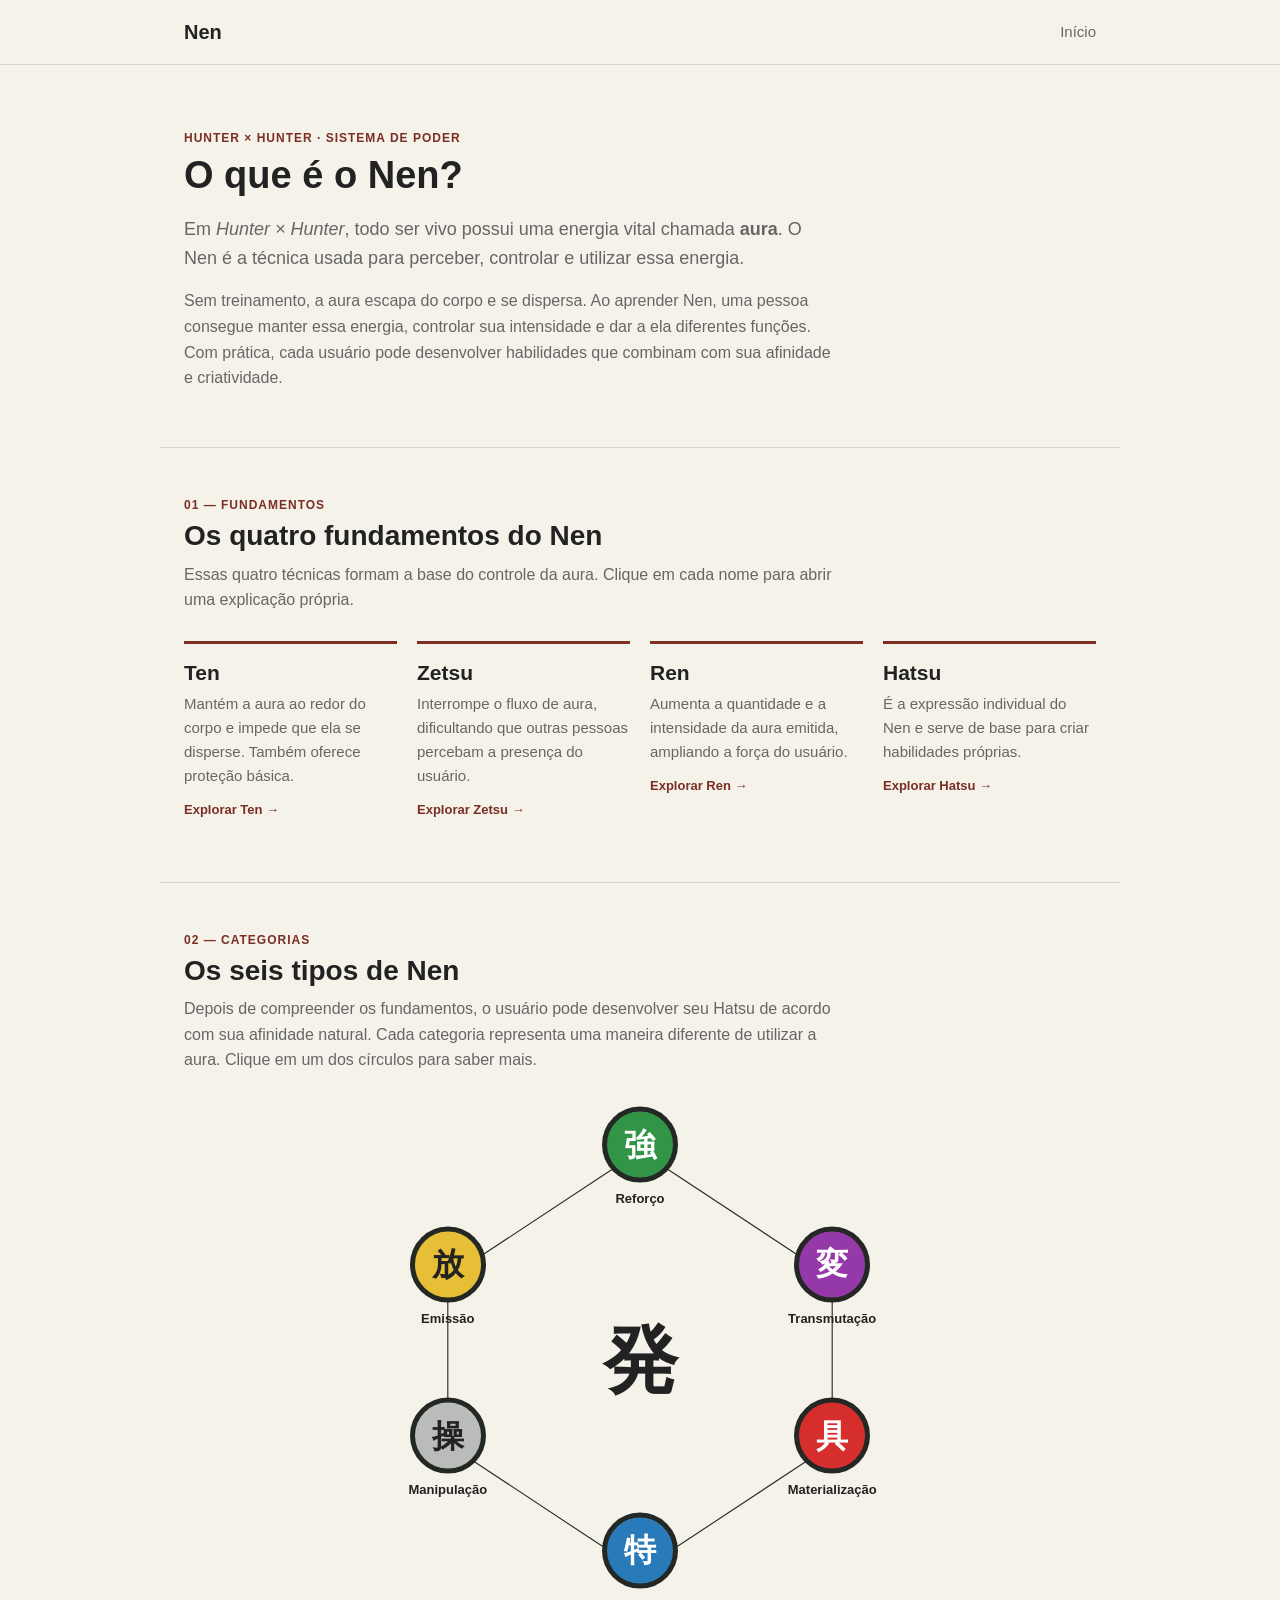
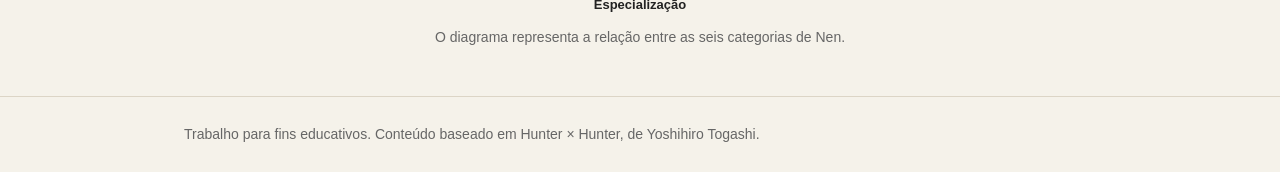
==== ProjetoNen_AutoriaWeb-HenzoAiram/index.html @ be462d63 "Add files via upload" ====
<!DOCTYPE html>
<html lang="pt-BR">
<head>
  <meta charset="UTF-8">
  <meta name="viewport" content="width=device-width, initial-scale=1.0">
  <title>O Sistema de Poder de Hunter × Hunter</title>
  <link rel="stylesheet" href="css/style.css">
</head>
<body>
<header class="site-header">
  <div class="wrap-topo-menu">
    <a href="index.html" class="brand">Nen</a>
    <nav aria-label="Navegação principal">
      <ul>
        <li><a href="index.html">Início</a></li>
      </ul>
    </nav>
  </div>
</header>
<main>
  <section class="texto-wrap">
    <div class="texto-copy">
      <div class="pequeno">Hunter × Hunter · Sistema de poder</div>
      <h1>O que é o Nen?</h1>
      <p class="destaque">Em <em>Hunter × Hunter</em>, todo ser vivo possui uma energia vital chamada <strong>aura</strong>. O Nen é a técnica usada para perceber, controlar e utilizar essa energia.</p>
      <p>Sem treinamento, a aura escapa do corpo e se dispersa. Ao aprender Nen, uma pessoa consegue manter essa energia, controlar sua intensidade e dar a ela diferentes funções. Com prática, cada usuário pode desenvolver habilidades que combinam com sua afinidade e criatividade.</p>
    </div>
   
  </section>

  <section class="wrap" id="fundamentos">
    <div class="secão-header">
      <div class="pequeno">01 — Fundamentos</div>
      <h2>Os quatro fundamentos do Nen</h2>
      <p>Essas quatro técnicas formam a base do controle da aura. Clique em cada nome para abrir uma explicação própria.</p>
    </div>
    <div class="lista-fundamentos">
      <a href="ten.html" class="fundamento"><h3>Ten</h3><p>Mantém a aura ao redor do corpo e impede que ela se disperse. Também oferece proteção básica.</p><span class="open-page">Explorar Ten →</span></a>
      <a href="zetsu.html" class="fundamento"><h3>Zetsu</h3><p>Interrompe o fluxo de aura, dificultando que outras pessoas percebam a presença do usuário.</p><span class="open-page">Explorar Zetsu →</span></a>
      <a href="ren.html" class="fundamento"><h3>Ren</h3><p>Aumenta a quantidade e a intensidade da aura emitida, ampliando a força do usuário.</p><span class="open-page">Explorar Ren →</span></a>
      <a href="hatsu.html" class="fundamento"><h3>Hatsu</h3><p>É a expressão individual do Nen e serve de base para criar habilidades próprias.</p><span class="saiba-mais">Explorar Hatsu →</span></a>
    </div>
  </section>

  <section class="wrap seção-driagrama" id="categorias">
    <div class="section-header">
      <div class="pequeno">02 — Categorias</div>
      <h2>Os seis tipos de Nen</h2>
      <p>Depois de compreender os fundamentos, o usuário pode desenvolver seu Hatsu de acordo com sua afinidade natural. Cada categoria representa uma maneira diferente de utilizar a aura. Clique em um dos círculos para saber mais.</p>
    </div>
    <div class="diagrama-nen">
      <svg class="diagrama-linhas" viewBox="0 0 600 500" preserveAspectRatio="none" aria-hidden="true">
        <polygon points="300,48 486,170 486,330 300,452 114,330 114,170"></polygon>
      </svg>
      <div class="centro-diagrama" aria-hidden="true">発</div>
      <a href="reforco.html" class="node botão-reforco" aria-label="Abrir Reforço"><span class="circulo-kanji">強</span><span class="nome-tipo">Reforço</span></a>
      <a href="emissao.html" class="node botão-emissao" aria-label="Abrir Emissão"><span class="circulo-kanji">放</span><span class="nome-tipo">Emissão</span></a>
      <a href="transmutacao.html" class="node botão-transmutacao" aria-label="Abrir Transmutação"><span class="circulo-kanji">変</span><span class="nome-tipo">Transmutação</span></a>
      <a href="manipulacao.html" class="node botão-manipulacao" aria-label="Abrir Manipulação"><span class="circulo-kanji">操</span><span class="nome-tipo">Manipulação</span></a>
      <a href="materializacao.html" class="node botão-materializacao" aria-label="Abrir Materialização"><span class="circulo-kanji">具</span><span class="nome-tipo">Materialização</span></a>
      <a href="especializacao.html" class="node botão-especializacao" aria-label="Abrir Especialização"><span class="circulo-kanji">特</span><span class="nome-tipo">Especialização</span></a>
    </div>
    <p class="legenda-diagrama">O diagrama representa a relação entre as seis categorias de Nen.</p>
  </section>
</main>
<footer class="site-footer"><div class="wrap">
  <p>Trabalho para fins educativos. Conteúdo baseado em Hunter × Hunter, de Yoshihiro Togashi.</p>
</div></footer>
</body>
</html>
---- ProjetoNen_AutoriaWeb-HenzoAiram/css/style.css ----
:root {
  --bg: #f5f2ea;
  --texto: #222;
  --texto-cinza: #666;
  --linha: #dcd5c6;
  --destaque: #7a2e24;

  --reforço: #319447;
  --emissão: #e6bf36;
  --transmutação: #9639a8;
  --conjuracao: #d62d2d;
  --especialização: #287bb8;
  --manipulação: #b9bcb9;
}


* {
  margin: 0;
  padding: 0;
  box-sizing: border-box;
}

body {
  font-family: Arial, sans-serif;
  background-color: var(--bg);
  color: var(--texto);
  font-size: 16px;
  line-height: 1.6;
}

.wrap {
  max-width: 960px;
  margin: auto;
  padding: 0 24px;
}

h1, h2, h3 {
  line-height: 1.2;
}



.site-header {
  border-bottom: 1px solid var(--linha);
}

.wrap-topo-menu {
  max-width: 960px;
  margin: auto;
  padding: 16px 24px;

  display: flex;
  justify-content: space-between;
  align-items: center;
}

.brand {
  color: var(--texto);
  text-decoration: none;
  font-size: 20px;
  font-weight: bold;
}

.site-header ul {
  display: flex;
  gap: 24px;
  list-style: none;
}

.site-header nav a {
  color: var(--texto-cinza);
  text-decoration: none;
  font-size: 15px;
}

.site-header nav a:hover {
  color: var(--texto);
  text-decoration: underline;
}



.texto-wrap {
  max-width: 960px;
  margin: auto;
  padding: 64px 24px 56px;
  border-bottom: 1px solid var(--linha);
}

.texto-copy {
  max-width: 650px;
}

.pequeno {
  color: var(--destaque);
  font-size: 12px;
  font-weight: bold;
  text-transform: uppercase;
  letter-spacing: 1px;
}

.texto-wrap h1 {
  font-size: 38px;
  margin-top: 5px;
  margin-bottom: 16px;
}

.destaque {
  font-size: 18px;
  margin-bottom: 16px;
}

.texto-copy p {
  color: var(--texto-cinza);
}


section {
  padding: 48px 0;
}

section.wrap {
  padding: 48px 24px;
}

.secão-header,
.section-header {
  margin-bottom: 28px;
}

.secão-header h2,
.section-header h2 {
  font-size: 28px;
  margin-top: 4px;
  margin-bottom: 9px;
}

.secão-header p,
.section-header p {
  color: var(--texto-cinza);
  max-width: 650px;
}



.lista-fundamentos {
  display: grid;
  grid-template-columns: repeat(4, 1fr);
  gap: 20px;
  margin-top: 28px;
}

.fundamento {
  display: block;
  min-height: 170px;
  padding-top: 16px;
  padding-bottom: 12px;

  border-top: 3px solid var(--destaque);

  color: var(--texto);
  text-decoration: none;
}

.fundamento h3 {
  font-size: 21px;
  margin-bottom: 7px;
}

.fundamento p {
  color: var(--texto-cinza);
  font-size: 15px;
}

.open-page,
.saiba-mais {
  display: inline-block;
  margin-top: 12px;
  color: var(--destaque);
  font-size: 13px;
  font-weight: bold;
}

.fundamento:hover h3 {
  color: var(--destaque);
}



.seção-driagrama {
  border-top: 1px solid var(--linha);
  padding: 48px 24px 64px;
}

.diagrama-nen {
  position: relative;
  width: 100%;
  max-width: 620px;
  height: 520px;
  margin: 24px auto 0;
}

.diagrama-linhas {
  position: absolute;
  width: 100%;
  height: 100%;
  top: 0;
  left: 0;
}

.diagrama-linhas polygon {
  fill: none;
  stroke: #292d29;
  stroke-width: 1.1;
}

.centro-diagrama {
  position: absolute;
  top: 50%;
  left: 50%;
  transform: translate(-50%, -50%);

  font-family: Georgia, serif;
  font-size: 75px;
  font-weight: bold;
}

.node {
  position: absolute;
  display: flex;
  flex-direction: column;
  align-items: center;

  width: 130px;
  transform: translate(-50%, -50%);

  color: var(--texto);
  text-decoration: none;
  font-weight: bold;
  font-size: 13px;
  text-align: center;
}

.circulo-kanji {
  width: 76px;
  height: 76px;

  border: 5px solid #242824;
  border-radius: 50%;

  display: flex;
  justify-content: center;
  align-items: center;

  font-family: Georgia, serif;
  font-size: 32px;
}

.node:hover .circulo-kanji {
  transform: scale(1.1);
}

.nome-tipo {
  margin-top: 6px;
}


.botão-reforco {
  left: 50%;
  top: 11%;
}

.botão-emissao {
  left: 19%;
  top: 34%;
}

.botão-transmutacao {
  left: 81%;
  top: 34%;
}

.botão-manipulacao {
  left: 19%;
  top: 67%;
}

.botão-materializacao {
  left: 81%;
  top: 67%;
}

.botão-especializacao {
  left: 50%;
  top: 89%;
}

.botão-reforco .circulo-kanji {
  background-color: var(--reforço);
  color: white;
}

.botão-emissao .circulo-kanji {
  background-color: var(--emissão);
}

.botão-transmutacao .circulo-kanji {
  background-color: var(--transmutação);
  color: white;
}

.botão-manipulacao .circulo-kanji {
  background-color: var(--manipulação);
}

.botão-materializacao .circulo-kanji {
  background-color: var(--conjuracao);
  color: white;
}

.botão-especializacao .circulo-kanji {
  background-color: var(--especialização);
  color: white;
}

.legenda-diagrama {
  text-align: center;
  color: var(--texto-cinza);
  font-size: 14px;
  margin-top: 5px;
}


.page-heading {
  padding: 56px 0 28px;
  border-bottom: 1px solid var(--linha);
}

.page-heading .back-link {
  display: inline-block;
  margin-bottom: 28px;
}

.page-title {
  font-size: 38px;
  margin-bottom: 16px;
}

.detalhe-layout {
  display: grid;
  grid-template-columns: 1fr 260px;
  gap: 48px;
  padding: 40px 0 64px;
}

.detalhe-main h2 {
  font-size: 25px;
  margin-bottom: 12px;
}

.detalhe-main p {
  color: var(--texto-cinza);
  max-width: 680px;
  margin-bottom: 16px;
}

.detalhe-main h3 {
  font-size: 20px;
  margin-bottom: 8px;
}

.detail-block {
  padding-top: 20px;
  margin-top: 22px;
  border-top: 1px solid var(--linha);
}

.side-note {
  padding: 20px;
  background-color: white;
  border: 1px solid var(--linha);
  border-top: 4px solid var(--destaque);
  align-self: start;
}

.side-symbol {
  font-family: Georgia, serif;
  font-size: 54px;
  margin-bottom: 5px;
}

.side-note p {
  color: var(--texto-cinza);
  font-size: 15px;
}

.side-note .character {
  font-weight: bold;
  color: var(--texto);
  margin-top: 8px;
}


.text-link,
.back-link,
.page-navigation a {
  color: var(--destaque);
  text-decoration: none;
  font-weight: bold;
}

.text-link:hover,
.back-link:hover,
.page-navigation a:hover {
  text-decoration: underline;
}

.page-navigation {
  display: flex;
  justify-content: space-between;
  gap: 16px;
  padding: 20px 0 48px;
  border-top: 1px solid var(--linha);
}


.site-footer {
  border-top: 1px solid var(--linha);
  padding: 26px 0;
  color: var(--texto-cinza);
  font-size: 14px;
}
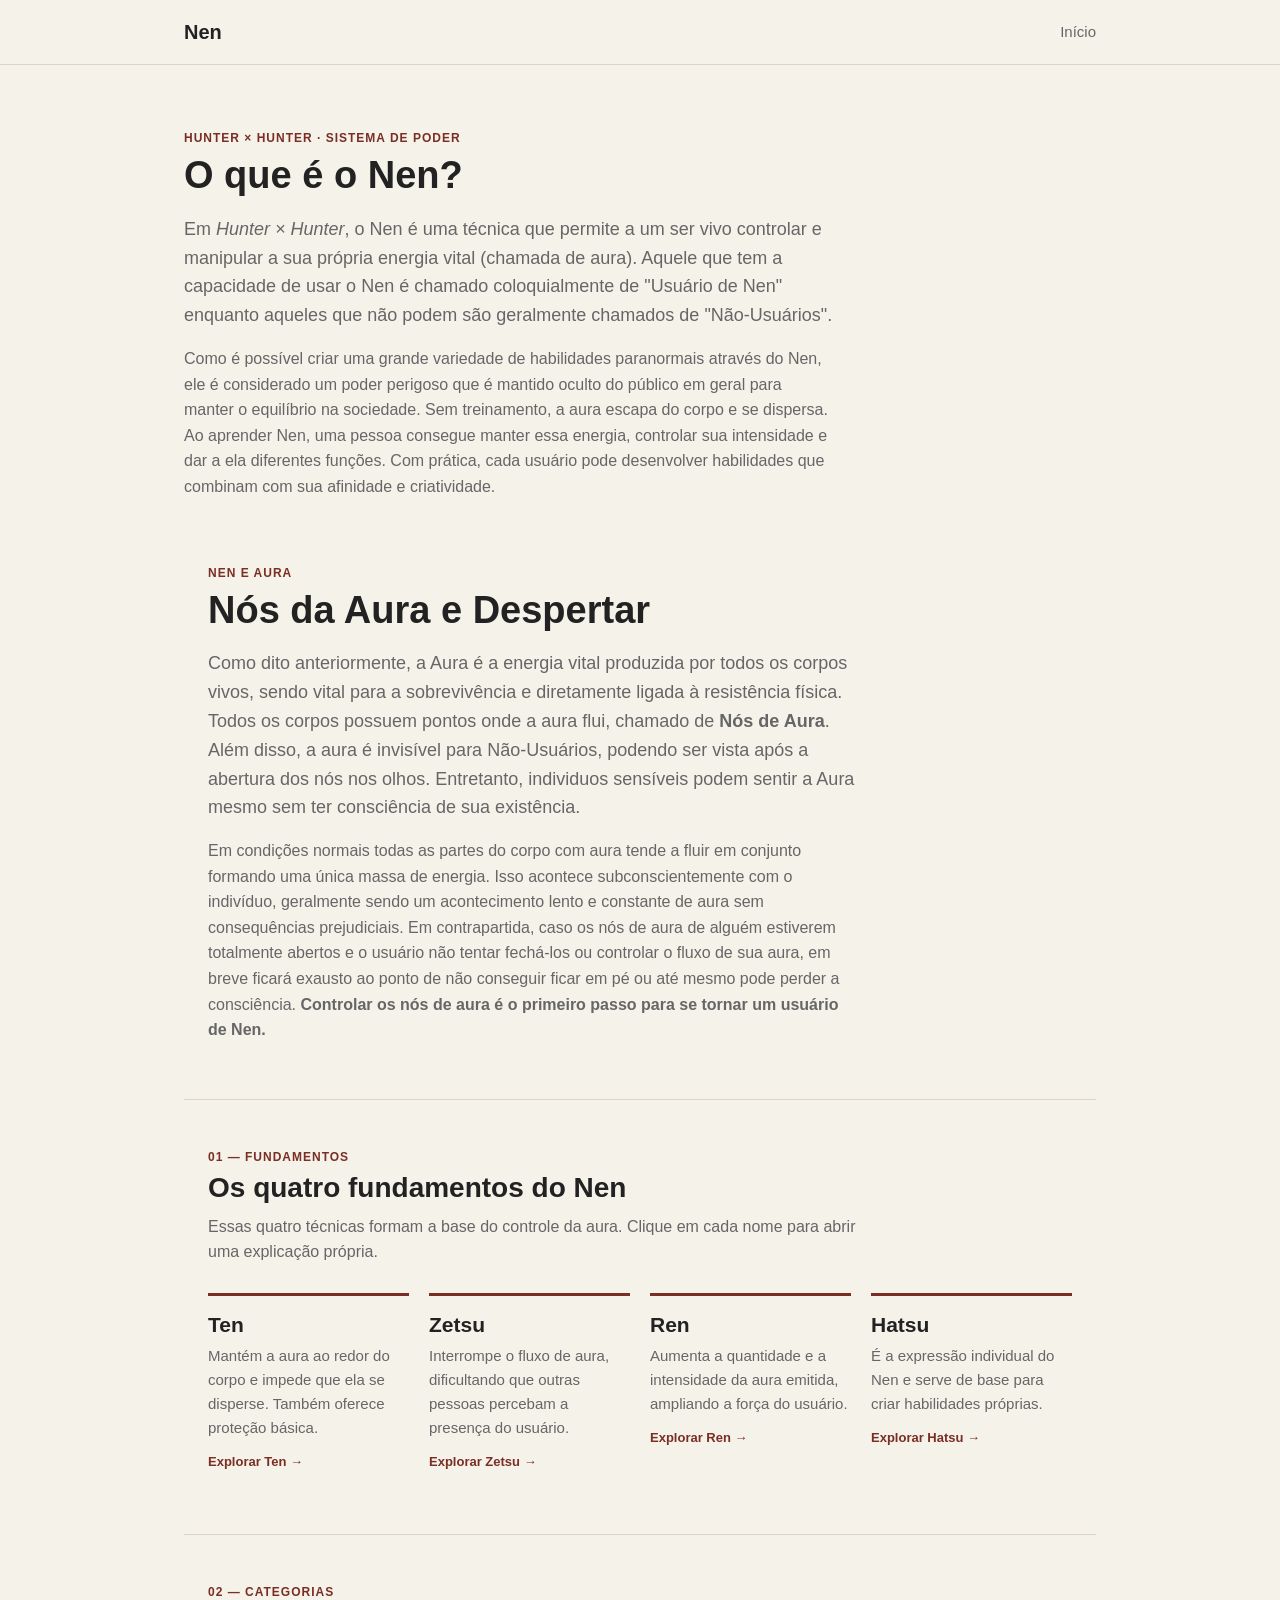
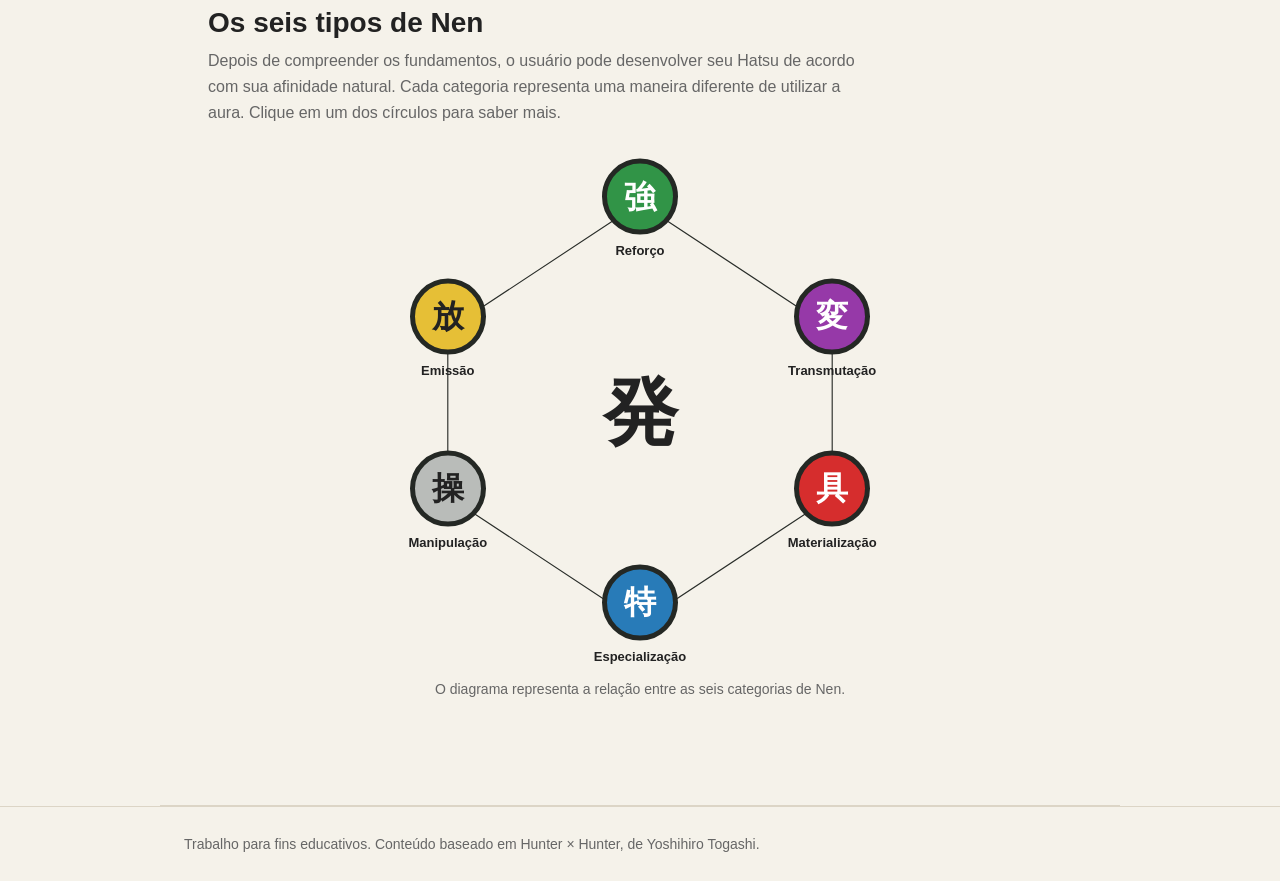
==== commit d246fd0a: "Refactor HTML structure and update content Primeira adição de conteúdos finalmentee" ====
--- a/ProjetoNen_AutoriaWeb-HenzoAiram/index.html
+++ b/ProjetoNen_AutoriaWeb-HenzoAiram/index.html
@@ -1,70 +1,119 @@
 <!DOCTYPE html>
 <html lang="pt-BR">
+
 <head>
   <meta charset="UTF-8">
   <meta name="viewport" content="width=device-width, initial-scale=1.0">
   <title>O Sistema de Poder de Hunter × Hunter</title>
   <link rel="stylesheet" href="css/style.css">
 </head>
+
 <body>
-<header class="site-header">
-  <div class="wrap-topo-menu">
-    <a href="index.html" class="brand">Nen</a>
-    <nav aria-label="Navegação principal">
-      <ul>
-        <li><a href="index.html">Início</a></li>
-      </ul>
-    </nav>
-  </div>
-</header>
-<main>
-  <section class="texto-wrap">
-    <div class="texto-copy">
-      <div class="pequeno">Hunter × Hunter · Sistema de poder</div>
-      <h1>O que é o Nen?</h1>
-      <p class="destaque">Em <em>Hunter × Hunter</em>, todo ser vivo possui uma energia vital chamada <strong>aura</strong>. O Nen é a técnica usada para perceber, controlar e utilizar essa energia.</p>
-      <p>Sem treinamento, a aura escapa do corpo e se dispersa. Ao aprender Nen, uma pessoa consegue manter essa energia, controlar sua intensidade e dar a ela diferentes funções. Com prática, cada usuário pode desenvolver habilidades que combinam com sua afinidade e criatividade.</p>
+  <header class="site-header">
+    <div class="wrap-topo-menu">
+      <a href="index.html" class="brand">Nen</a>
+      <nav aria-label="Navegação principal">
+        <ul>
+          <li><a href="index.html">Início</a></li>
+        </ul>
+      </nav>
     </div>
-   
-  </section>
+  </header>
+  <main>
+    <section class="texto-wrap">
+      <div class="texto-copy">
+        <div class="pequeno">Hunter × Hunter · Sistema de poder</div>
+        <h1>O que é o Nen?</h1>
+        <p class="destaque">Em <em>Hunter × Hunter</em>, o Nen é uma técnica que permite a um ser vivo controlar e
+          manipular a sua própria energia vital (chamada de aura). Aquele que tem a capacidade de usar o Nen é chamado
+          coloquialmente de "Usuário de Nen" enquanto aqueles que não podem são geralmente chamados de "Não-Usuários".
+        </p>
+        <p>Como é possível criar uma grande variedade de habilidades paranormais através do Nen, ele é considerado um
+          poder perigoso que é mantido oculto do público em geral para manter o equilíbrio na sociedade. Sem
+          treinamento, a aura escapa do corpo e se dispersa. Ao aprender Nen, uma pessoa consegue manter essa energia,
+          controlar sua intensidade e dar a ela diferentes funções. Com prática, cada usuário pode desenvolver
+          habilidades que combinam com sua afinidade e criatividade.</p>
+      </div>
+      <section class="texto-wrap">
+        <div class="texto-copy">
+          <div class="pequeno">Nen e Aura</div>
+          <h1>Nós da Aura e Despertar</h1>
+          <p class="destaque">Como dito anteriormente, a Aura é a energia vital produzida por todos os corpos vivos,
+            sendo vital para a sobrevivência e diretamente ligada à resistência física. Todos os corpos possuem pontos
+            onde a aura flui, chamado de <strong>Nós de Aura</strong>. Além disso, a aura é invisível para Não-Usuários,
+            podendo ser vista após a abertura dos nós nos olhos. Entretanto, individuos sensíveis podem sentir a Aura
+            mesmo sem ter consciência de sua existência.</p>
+            <p>Em condições normais todas as partes do corpo com aura tende a fluir em conjunto formando uma única massa de energia. Isso acontece subconscientemente com o indivíduo, geralmente sendo um acontecimento lento e constante de aura sem consequências prejudiciais. Em contrapartida, caso os nós de aura de alguém estiverem totalmente abertos e o usuário não tentar fechá-los ou controlar o fluxo de sua aura, em breve ficará exausto ao ponto de não conseguir ficar em pé ou até mesmo pode perder a consciência. <strong>Controlar os nós de aura é o primeiro passo para se tornar um usuário de Nen.</strong>   </p>
 
-  <section class="wrap" id="fundamentos">
-    <div class="secão-header">
-      <div class="pequeno">01 — Fundamentos</div>
-      <h2>Os quatro fundamentos do Nen</h2>
-      <p>Essas quatro técnicas formam a base do controle da aura. Clique em cada nome para abrir uma explicação própria.</p>
+
+
+      </section>
+
+      <section class="wrap" id="fundamentos">
+        <div class="secão-header">
+          <div class="pequeno">01 — Fundamentos</div>
+          <h2>Os quatro fundamentos do Nen</h2>
+          <p>Essas quatro técnicas formam a base do controle da aura. Clique em cada nome para abrir uma explicação
+            própria.</p>
+        </div>
+        <div class="lista-fundamentos">
+          <a href="ten.html" class="fundamento">
+            <h3>Ten</h3>
+            <p>Mantém a aura ao redor do corpo e impede que ela se disperse. Também oferece proteção básica.</p><span
+              class="open-page">Explorar Ten →</span>
+          </a>
+          <a href="zetsu.html" class="fundamento">
+            <h3>Zetsu</h3>
+            <p>Interrompe o fluxo de aura, dificultando que outras pessoas percebam a presença do usuário.</p><span
+              class="open-page">Explorar Zetsu →</span>
+          </a>
+          <a href="ren.html" class="fundamento">
+            <h3>Ren</h3>
+            <p>Aumenta a quantidade e a intensidade da aura emitida, ampliando a força do usuário.</p><span
+              class="open-page">Explorar Ren →</span>
+          </a>
+          <a href="hatsu.html" class="fundamento">
+            <h3>Hatsu</h3>
+            <p>É a expressão individual do Nen e serve de base para criar habilidades próprias.</p><span
+              class="saiba-mais">Explorar Hatsu →</span>
+          </a>
+        </div>
+      </section>
+
+      <section class="wrap seção-driagrama" id="categorias">
+        <div class="section-header">
+          <div class="pequeno">02 — Categorias</div>
+          <h2>Os seis tipos de Nen</h2>
+          <p>Depois de compreender os fundamentos, o usuário pode desenvolver seu Hatsu de acordo com sua afinidade
+            natural. Cada categoria representa uma maneira diferente de utilizar a aura. Clique em um dos círculos para
+            saber mais.</p>
+        </div>
+        <div class="diagrama-nen">
+          <svg class="diagrama-linhas" viewBox="0 0 600 500" preserveAspectRatio="none" aria-hidden="true">
+            <polygon points="300,48 486,170 486,330 300,452 114,330 114,170"></polygon>
+          </svg>
+          <div class="centro-diagrama" aria-hidden="true">発</div>
+          <a href="reforco.html" class="node botão-reforco" aria-label="Abrir Reforço"><span
+              class="circulo-kanji">強</span><span class="nome-tipo">Reforço</span></a>
+          <a href="emissao.html" class="node botão-emissao" aria-label="Abrir Emissão"><span
+              class="circulo-kanji">放</span><span class="nome-tipo">Emissão</span></a>
+          <a href="transmutacao.html" class="node botão-transmutacao" aria-label="Abrir Transmutação"><span
+              class="circulo-kanji">変</span><span class="nome-tipo">Transmutação</span></a>
+          <a href="manipulacao.html" class="node botão-manipulacao" aria-label="Abrir Manipulação"><span
+              class="circulo-kanji">操</span><span class="nome-tipo">Manipulação</span></a>
+          <a href="materializacao.html" class="node botão-materializacao" aria-label="Abrir Materialização"><span
+              class="circulo-kanji">具</span><span class="nome-tipo">Materialização</span></a>
+          <a href="especializacao.html" class="node botão-especializacao" aria-label="Abrir Especialização"><span
+              class="circulo-kanji">特</span><span class="nome-tipo">Especialização</span></a>
+        </div>
+        <p class="legenda-diagrama">O diagrama representa a relação entre as seis categorias de Nen.</p>
+      </section>
+  </main>
+  <footer class="site-footer">
+    <div class="wrap">
+      <p>Trabalho para fins educativos. Conteúdo baseado em Hunter × Hunter, de Yoshihiro Togashi.</p>
     </div>
-    <div class="lista-fundamentos">
-      <a href="ten.html" class="fundamento"><h3>Ten</h3><p>Mantém a aura ao redor do corpo e impede que ela se disperse. Também oferece proteção básica.</p><span class="open-page">Explorar Ten →</span></a>
-      <a href="zetsu.html" class="fundamento"><h3>Zetsu</h3><p>Interrompe o fluxo de aura, dificultando que outras pessoas percebam a presença do usuário.</p><span class="open-page">Explorar Zetsu →</span></a>
-      <a href="ren.html" class="fundamento"><h3>Ren</h3><p>Aumenta a quantidade e a intensidade da aura emitida, ampliando a força do usuário.</p><span class="open-page">Explorar Ren →</span></a>
-      <a href="hatsu.html" class="fundamento"><h3>Hatsu</h3><p>É a expressão individual do Nen e serve de base para criar habilidades próprias.</p><span class="saiba-mais">Explorar Hatsu →</span></a>
-    </div>
-  </section>
+  </footer>
+</body>
 
-  <section class="wrap seção-driagrama" id="categorias">
-    <div class="section-header">
-      <div class="pequeno">02 — Categorias</div>
-      <h2>Os seis tipos de Nen</h2>
-      <p>Depois de compreender os fundamentos, o usuário pode desenvolver seu Hatsu de acordo com sua afinidade natural. Cada categoria representa uma maneira diferente de utilizar a aura. Clique em um dos círculos para saber mais.</p>
-    </div>
-    <div class="diagrama-nen">
-      <svg class="diagrama-linhas" viewBox="0 0 600 500" preserveAspectRatio="none" aria-hidden="true">
-        <polygon points="300,48 486,170 486,330 300,452 114,330 114,170"></polygon>
-      </svg>
-      <div class="centro-diagrama" aria-hidden="true">発</div>
-      <a href="reforco.html" class="node botão-reforco" aria-label="Abrir Reforço"><span class="circulo-kanji">強</span><span class="nome-tipo">Reforço</span></a>
-      <a href="emissao.html" class="node botão-emissao" aria-label="Abrir Emissão"><span class="circulo-kanji">放</span><span class="nome-tipo">Emissão</span></a>
-      <a href="transmutacao.html" class="node botão-transmutacao" aria-label="Abrir Transmutação"><span class="circulo-kanji">変</span><span class="nome-tipo">Transmutação</span></a>
-      <a href="manipulacao.html" class="node botão-manipulacao" aria-label="Abrir Manipulação"><span class="circulo-kanji">操</span><span class="nome-tipo">Manipulação</span></a>
-      <a href="materializacao.html" class="node botão-materializacao" aria-label="Abrir Materialização"><span class="circulo-kanji">具</span><span class="nome-tipo">Materialização</span></a>
-      <a href="especializacao.html" class="node botão-especializacao" aria-label="Abrir Especialização"><span class="circulo-kanji">特</span><span class="nome-tipo">Especialização</span></a>
-    </div>
-    <p class="legenda-diagrama">O diagrama representa a relação entre as seis categorias de Nen.</p>
-  </section>
-</main>
-<footer class="site-footer"><div class="wrap">
-  <p>Trabalho para fins educativos. Conteúdo baseado em Hunter × Hunter, de Yoshihiro Togashi.</p>
-</div></footer>
-</body>
-</html>+</html>
